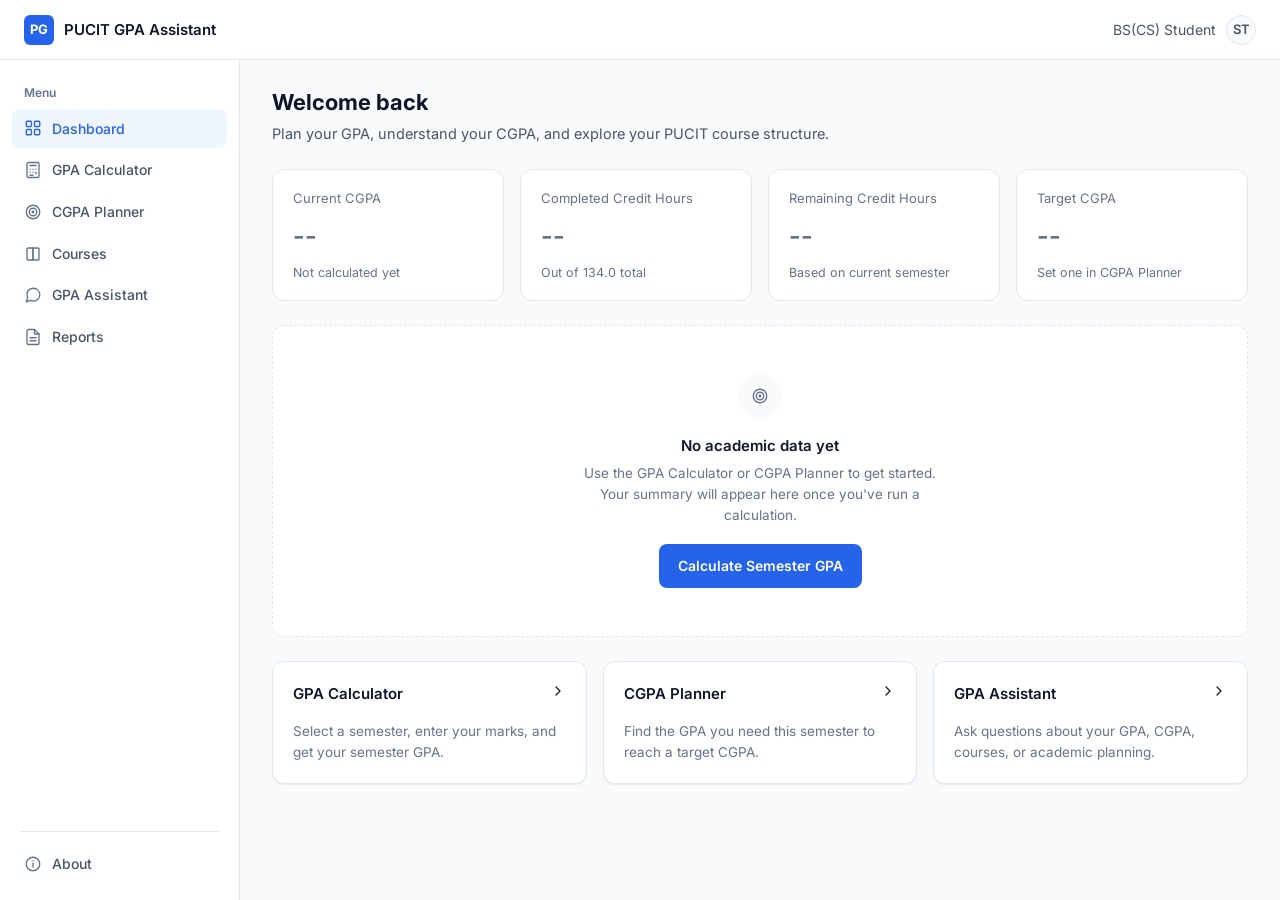
==== Frontend/index.html @ 60cd2c08 "Adding index.html" ====
<!DOCTYPE html>
<html lang="en">

<head>
  <meta charset="UTF-8">
  <meta name="viewport" content="width=device-width, initial-scale=1.0">
  <title>Dashboard · PUCIT GPA Assistant</title>
  <link rel="preconnect" href="https://fonts.googleapis.com">
  <link rel="preconnect" href="https://fonts.gstatic.com" crossorigin>
  <link href="https://fonts.googleapis.com/css2?family=Inter:wght@400;500;600;700&display=swap" rel="stylesheet">
  <link rel="stylesheet" href="css/style.css">
</head>

<body>
  <div class="app-shell">

    <header class="topbar">
      <a href="index.html" class="brand">
        <span class="brand-mark">PG</span>
        <span>PUCIT GPA Assistant</span>
      </a>
      <div class="topbar-user">
        <span>BS(CS) Student</span>
        <span class="topbar-user-avatar">ST</span>
      </div>
    </header>

    <nav class="sidebar" aria-label="Primary">
      <div>
        <p class="nav-section-label">Menu</p>
        <ul class="nav-list">
          <li><a class="nav-link" href="index.html" aria-current="page"><svg class="icon" viewBox="0 0 24 24">
                <rect x="3" y="3" width="7" height="7" rx="1.5"></rect>
                <rect x="14" y="3" width="7" height="7" rx="1.5"></rect>
                <rect x="14" y="14" width="7" height="7" rx="1.5"></rect>
                <rect x="3" y="14" width="7" height="7" rx="1.5"></rect>
              </svg><span>Dashboard</span></a></li>
          <li><a class="nav-link" href="gpa-calculator.html"><svg class="icon" viewBox="0 0 24 24">
                <rect x="4" y="2" width="16" height="20" rx="2"></rect>
                <line x1="8" y1="6" x2="16" y2="6"></line>
                <line x1="8" y1="11" x2="8" y2="11.01"></line>
                <line x1="12" y1="11" x2="12" y2="11.01"></line>
                <line x1="16" y1="11" x2="16" y2="11.01"></line>
                <line x1="8" y1="15" x2="8" y2="15.01"></line>
                <line x1="12" y1="15" x2="12" y2="15.01"></line>
                <line x1="16" y1="15" x2="16" y2="17"></line>
                <line x1="8" y1="19" x2="12" y2="19"></line>
              </svg><span>GPA Calculator</span></a></li>
          <li><a class="nav-link" href="cgpa-planner.html"><svg class="icon" viewBox="0 0 24 24">
                <circle cx="12" cy="12" r="9"></circle>
                <circle cx="12" cy="12" r="5"></circle>
                <circle cx="12" cy="12" r="1"></circle>
              </svg><span>CGPA Planner</span></a></li>
          <li><a class="nav-link" href="courses.html"><svg class="icon" viewBox="0 0 24 24">
                <path d="M4 5.5C4 4.67 4.67 4 5.5 4H12v16H5.5A1.5 1.5 0 0 1 4 18.5v-13Z"></path>
                <path d="M20 5.5c0-.83-.67-1.5-1.5-1.5H12v16h6.5c.83 0 1.5-.67 1.5-1.5v-13Z"></path>
              </svg><span>Courses</span></a></li>
          <li><a class="nav-link" href="assistant.html"><svg class="icon" viewBox="0 0 24 24">
                <path
                  d="M21 11.5a8.38 8.38 0 0 1-.9 3.8 8.5 8.5 0 0 1-7.6 4.7 8.38 8.38 0 0 1-3.8-.9L3 21l1.9-5.7a8.38 8.38 0 0 1-.9-3.8 8.5 8.5 0 0 1 4.7-7.6 8.38 8.38 0 0 1 3.8-.9h.5a8.48 8.48 0 0 1 8 8v.5Z">
                </path>
              </svg><span>GPA Assistant</span></a></li>
          <li><a class="nav-link" href="reports.html"><svg class="icon" viewBox="0 0 24 24">
                <path d="M14 2H6a2 2 0 0 0-2 2v16a2 2 0 0 0 2 2h12a2 2 0 0 0 2-2V8Z"></path>
                <path d="M14 2v6h6"></path>
                <line x1="8" y1="13" x2="16" y2="13"></line>
                <line x1="8" y1="17" x2="16" y2="17"></line>
              </svg><span>Reports</span></a></li>
        </ul>
      </div>
      <div class="sidebar-footer">
        <div class="nav-divider"></div>
        <ul class="nav-list">
          <li><a class="nav-link" href="about.html"><svg class="icon" viewBox="0 0 24 24">
                <circle cx="12" cy="12" r="9"></circle>
                <line x1="12" y1="11" x2="12" y2="16"></line>
                <line x1="12" y1="8" x2="12" y2="8.01"></line>
              </svg><span>About</span></a></li>
        </ul>
      </div>
    </nav>

    <main class="main-content">
      <div class="page-header">
        <h1 class="page-title">Welcome back</h1>
        <p class="page-subtitle">Plan your GPA, understand your CGPA, and explore your PUCIT course structure.</p>
      </div>


      <section class="card-grid" aria-label="Academic summary">

        <div class="stat-card">
          <p class="stat-card-label">Current CGPA</p>
          <p class="stat-card-value is-empty" id="current-cgpa">--</p>
          <p class="stat-card-hint" id="current-cgpa-hint">
            Not calculated yet
          </p>
        </div>

        <div class="stat-card">
          <p class="stat-card-label">Completed Credit Hours</p>
          <p class="stat-card-value is-empty" id="completed-credit-hours">--</p>
          <p class="stat-card-hint" id="completed-credit-hours-hint">
            Out of 134.0 total
          </p>
        </div>

        <div class="stat-card">
          <p class="stat-card-label">Remaining Credit Hours</p>
          <p class="stat-card-value is-empty" id="remaining-credit-hours">--</p>
          <p class="stat-card-hint" id="remaining-credit-hours-hint">
            Based on current semester
          </p>
        </div>

        <div class="stat-card">
          <p class="stat-card-label">Target CGPA</p>
          <p class="stat-card-value is-empty" id="target-cgpa">--</p>
          <p class="stat-card-hint" id="target-cgpa-hint">
            Set one in CGPA Planner
          </p>
        </div>

      </section>


      <section style="margin-top: 24px;">
        <div class="empty-state">
          <div class="empty-state-icon"><svg class="icon" viewBox="0 0 24 24">
              <circle cx="12" cy="12" r="9"></circle>
              <circle cx="12" cy="12" r="5"></circle>
              <circle cx="12" cy="12" r="1"></circle>
            </svg></div>
          <p class="empty-state-title">No academic data yet</p>
          <p class="empty-state-text">Use the GPA Calculator or CGPA Planner to get started. Your summary will appear
            here once you've run a calculation.</p>
          <a href="gpa-calculator.html" class="btn btn-primary">Calculate Semester GPA</a>
        </div>
      </section>

      <section class="card-grid" style="grid-template-columns: repeat(3, 1fr); margin-top: 24px;">
        <a href="gpa-calculator.html" class="card" style="display:block;">
          <div class="card-header">
            <span class="card-title">GPA Calculator</span>
            <svg class="icon" viewBox="0 0 24 24" style="width:16px;height:16px;">
              <polyline points="9 18 15 12 9 6"></polyline>
            </svg>
          </div>
          <p class="card-description">Select a semester, enter your marks, and get your semester GPA.</p>
        </a>
        <a href="cgpa-planner.html" class="card" style="display:block;">
          <div class="card-header">
            <span class="card-title">CGPA Planner</span>
            <svg class="icon" viewBox="0 0 24 24" style="width:16px;height:16px;">
              <polyline points="9 18 15 12 9 6"></polyline>
            </svg>
          </div>
          <p class="card-description">Find the GPA you need this semester to reach a target CGPA.</p>
        </a>
        <a href="assistant.html" class="card" style="display:block;">
          <div class="card-header">
            <span class="card-title">GPA Assistant</span>
            <svg class="icon" viewBox="0 0 24 24" style="width:16px;height:16px;">
              <polyline points="9 18 15 12 9 6"></polyline>
            </svg>
          </div>
          <p class="card-description">Ask questions about your GPA, CGPA, courses, or academic planning.</p>
        </a>
      </section>

    </main>

  </div>
  <script src="js/index.js"></script>
</body>

</html>
---- Frontend/css/style.css ----
/* =========================================================
   PUCIT GPA Assistant — Stylesheet
   A light, academic, production-style UI.
   Organized in sections: Tokens, Reset, Layout, Components, Pages, Responsive.
   ========================================================= */

/* ---------------------------------------------------------
   1. DESIGN TOKENS
   --------------------------------------------------------- */
:root {
  /* Color */
  --color-primary: #2563eb;
  --color-primary-hover: #1d4ed8;
  --color-bg: #f8fafc;
  --color-surface: #ffffff;
  --color-border: #e2e8f0;
  --color-text: #0f172a;
  --color-text-secondary: #475569;
  --color-text-muted: #64748b;
  --color-success: #16a34a;
  --color-success-bg: #f0fdf4;
  --color-success-border: #bbf7d0;
  --color-warning: #d97706;
  --color-warning-bg: #fffbeb;
  --color-warning-border: #fde68a;
  --color-error: #dc2626;
  --color-error-bg: #fef2f2;
  --color-error-border: #fecaca;

  /* Type */
  --font-base: "Inter", -apple-system, BlinkMacSystemFont, "Segoe UI", Roboto, sans-serif;

  /* Radius */
  --radius-sm: 6px;
  --radius-md: 8px;
  --radius-lg: 12px;
  --radius-pill: 999px;

  /* Shadow */
  --shadow-sm: 0 1px 2px rgba(15, 23, 42, 0.04), 0 1px 1px rgba(15, 23, 42, 0.03);
  --shadow-md: 0 4px 10px rgba(15, 23, 42, 0.06), 0 1px 3px rgba(15, 23, 42, 0.04);

  /* Layout */
  --sidebar-width: 240px;
  --topbar-height: 60px;

  /* Motion */
  --transition-fast: 120ms ease;
  --transition-base: 180ms ease;
}

/* ---------------------------------------------------------
   2. RESET & BASE
   --------------------------------------------------------- */
*,
*::before,
*::after {
  box-sizing: border-box;
}

html {
  -webkit-text-size-adjust: 100%;
}

body {
  margin: 0;
  font-family: var(--font-base);
  font-size: 15px;
  line-height: 1.55;
  color: var(--color-text);
  background-color: var(--color-bg);
}

h1, h2, h3, h4, h5, h6 {
  margin: 0;
  font-weight: 600;
  line-height: 1.3;
}

p {
  margin: 0;
}

a {
  color: inherit;
  text-decoration: none;
}

ul, ol {
  margin: 0;
  padding: 0;
  list-style: none;
}

button {
  font-family: inherit;
}

table {
  border-collapse: collapse;
}

img, svg {
  display: block;
  max-width: 100%;
}

/* Base focus visibility across the app */
a:focus-visible,
button:focus-visible,
input:focus-visible,
select:focus-visible,
textarea:focus-visible,
.nav-link:focus-visible {
  outline: 2px solid var(--color-primary);
  outline-offset: 2px;
  border-radius: var(--radius-sm);
}

.icon {
  width: 18px;
  height: 18px;
  flex-shrink: 0;
  stroke: currentColor;
  fill: none;
  stroke-width: 1.8;
  stroke-linecap: round;
  stroke-linejoin: round;
}

/* ---------------------------------------------------------
   3. APP SHELL LAYOUT
   --------------------------------------------------------- */
.app-shell {
  display: grid;
  grid-template-columns: var(--sidebar-width) 1fr;
  grid-template-rows: var(--topbar-height) 1fr;
  grid-template-areas:
    "topbar topbar"
    "sidebar main";
  min-height: 100vh;
}

/* --- Top bar --- */
.topbar {
  grid-area: topbar;
  display: flex;
  align-items: center;
  justify-content: space-between;
  padding: 0 24px;
  background-color: var(--color-surface);
  border-bottom: 1px solid var(--color-border);
}

.brand {
  display: flex;
  align-items: center;
  gap: 10px;
  font-weight: 600;
  font-size: 15px;
  color: var(--color-text);
}

.brand-mark {
  display: flex;
  align-items: center;
  justify-content: center;
  width: 30px;
  height: 30px;
  border-radius: var(--radius-sm);
  background-color: var(--color-primary);
  color: #ffffff;
  font-weight: 700;
  font-size: 13px;
}

.topbar-user {
  display: flex;
  align-items: center;
  gap: 10px;
  color: var(--color-text-secondary);
  font-size: 14px;
}

.topbar-user-avatar {
  display: flex;
  align-items: center;
  justify-content: center;
  width: 30px;
  height: 30px;
  border-radius: 50%;
  background-color: var(--color-bg);
  border: 1px solid var(--color-border);
  color: var(--color-text-secondary);
  font-size: 13px;
  font-weight: 600;
}

/* --- Sidebar --- */
.sidebar {
  grid-area: sidebar;
  background-color: var(--color-surface);
  border-right: 1px solid var(--color-border);
  padding: 16px 12px;
  display: flex;
  flex-direction: column;
}

.nav-section-label {
  padding: 8px 12px 6px;
  font-size: 12px;
  font-weight: 600;
  color: var(--color-text-muted);
}

.nav-list {
  display: flex;
  flex-direction: column;
  gap: 2px;
}

.nav-link {
  display: flex;
  align-items: center;
  gap: 10px;
  padding: 9px 12px;
  border-radius: var(--radius-md);
  color: var(--color-text-secondary);
  font-size: 14px;
  font-weight: 500;
  transition: background-color var(--transition-fast), color var(--transition-fast);
}

.nav-link .icon {
  color: var(--color-text-muted);
  transition: color var(--transition-fast);
}

.nav-link:hover {
  background-color: var(--color-bg);
  color: var(--color-text);
}

.nav-link:hover .icon {
  color: var(--color-text-secondary);
}

.nav-link[aria-current="page"] {
  background-color: #eff6ff;
  color: var(--color-primary);
}

.nav-link[aria-current="page"] .icon {
  color: var(--color-primary);
}

.nav-divider {
  height: 1px;
  background-color: var(--color-border);
  margin: 12px 8px;
}

.sidebar-footer {
  margin-top: auto;
}

/* --- Main content --- */
.main-content {
  grid-area: main;
  padding: 28px 32px 48px;
  max-width: 1120px;
  width: 100%;
}

.page-header {
  margin-bottom: 24px;
}

.page-eyebrow {
  color: var(--color-text-muted);
  font-size: 13px;
  margin-bottom: 4px;
}

.page-title {
  font-size: 22px;
  font-weight: 700;
  color: var(--color-text);
}

.page-subtitle {
  margin-top: 6px;
  color: var(--color-text-secondary);
  font-size: 14.5px;
  max-width: 640px;
}

/* ---------------------------------------------------------
   4. CARDS
   --------------------------------------------------------- */
.card {
  background-color: var(--color-surface);
  border: 1px solid var(--color-border);
  border-radius: var(--radius-lg);
  box-shadow: var(--shadow-sm);
  padding: 20px;
}

.card-header {
  display: flex;
  align-items: baseline;
  justify-content: space-between;
  margin-bottom: 16px;
  gap: 12px;
}

.card-title {
  font-size: 15px;
  font-weight: 600;
  color: var(--color-text);
}

.card-description {
  font-size: 13.5px;
  color: var(--color-text-muted);
  margin-top: 2px;
}

.card-grid {
  display: grid;
  grid-template-columns: repeat(4, 1fr);
  gap: 16px;
}

.stat-card {
  background-color: var(--color-surface);
  border: 1px solid var(--color-border);
  border-radius: var(--radius-lg);
  padding: 18px 20px;
}

.stat-card-label {
  font-size: 13px;
  color: var(--color-text-muted);
  margin-bottom: 8px;
}

.stat-card-value {
  font-size: 26px;
  font-weight: 700;
  color: var(--color-text);
}

.stat-card-value.is-empty {
  color: var(--color-text-muted);
  font-weight: 600;
}

.stat-card-hint {
  margin-top: 6px;
  font-size: 12.5px;
  color: var(--color-text-muted);
}

/* ---------------------------------------------------------
   5. BUTTONS
   --------------------------------------------------------- */
.btn {
  display: inline-flex;
  align-items: center;
  justify-content: center;
  gap: 8px;
  padding: 10px 18px;
  border-radius: var(--radius-md);
  font-size: 14px;
  font-weight: 600;
  border: 1px solid transparent;
  cursor: pointer;
  transition: background-color var(--transition-fast), border-color var(--transition-fast), color var(--transition-fast);
  white-space: nowrap;
}

.btn .icon {
  width: 16px;
  height: 16px;
}

.btn-primary {
  background-color: var(--color-primary);
  color: #ffffff;
}

.btn-primary:hover {
  background-color: var(--color-primary-hover);
}

.btn-primary:disabled {
  background-color: #93b6f8;
  cursor: not-allowed;
}

.btn-secondary {
  background-color: var(--color-surface);
  color: var(--color-text);
  border-color: var(--color-border);
}

.btn-secondary:hover {
  background-color: var(--color-bg);
  border-color: #cbd5e1;
}

.btn-secondary:disabled {
  color: var(--color-text-muted);
  cursor: not-allowed;
}

.btn-ghost {
  background-color: transparent;
  color: var(--color-text-secondary);
}

.btn-ghost:hover {
  background-color: var(--color-bg);
  color: var(--color-text);
}

.btn-sm {
  padding: 7px 12px;
  font-size: 13px;
}

.btn-block {
  width: 100%;
}

.button-row {
  display: flex;
  gap: 10px;
  flex-wrap: wrap;
  margin-top: 20px;
}

/* ---------------------------------------------------------
   6. FORMS
   --------------------------------------------------------- */
.form-group {
  margin-bottom: 18px;
}

.form-row {
  display: grid;
  grid-template-columns: 1fr 1fr;
  gap: 16px;
}

label,
.form-label {
  display: block;
  font-size: 13.5px;
  font-weight: 600;
  color: var(--color-text);
  margin-bottom: 6px;
}

.form-help {
  margin-top: 6px;
  font-size: 12.5px;
  color: var(--color-text-muted);
}

.form-error {
  margin-top: 6px;
  font-size: 12.5px;
  color: var(--color-error);
  display: none;
}

.form-error.is-visible {
  display: block;
}

.form-success {
  margin-top: 6px;
  font-size: 12.5px;
  color: var(--color-success);
}

input[type="text"],
input[type="number"],
input[type="email"],
select,
textarea {
  width: 100%;
  padding: 10px 12px;
  font-size: 14px;
  font-family: inherit;
  color: var(--color-text);
  background-color: var(--color-surface);
  border: 1px solid var(--color-border);
  border-radius: var(--radius-md);
  transition: border-color var(--transition-fast), box-shadow var(--transition-fast);
}

input::placeholder,
textarea::placeholder {
  color: var(--color-text-muted);
}

input:focus,
select:focus,
textarea:focus {
  outline: none;
  border-color: var(--color-primary);
  box-shadow: 0 0 0 3px rgba(37, 99, 235, 0.12);
}

input.is-invalid,
select.is-invalid {
  border-color: var(--color-error);
}

input.is-invalid:focus,
select.is-invalid:focus {
  box-shadow: 0 0 0 3px rgba(220, 38, 38, 0.12);
}

input:disabled,
select:disabled,
textarea:disabled {
  background-color: var(--color-bg);
  color: var(--color-text-muted);
  cursor: not-allowed;
}

select {
  appearance: none;
  background-image: url("data:image/svg+xml;utf8,<svg xmlns='http://www.w3.org/2000/svg' width='16' height='16' viewBox='0 0 24 24' fill='none' stroke='%23475569' stroke-width='2' stroke-linecap='round' stroke-linejoin='round'><polyline points='6 9 12 15 18 9'></polyline></svg>");
  background-repeat: no-repeat;
  background-position: right 12px center;
  padding-right: 36px;
}

textarea {
  resize: vertical;
  min-height: 80px;
}

fieldset {
  border: none;
  padding: 0;
  margin: 0;
}

/* ---------------------------------------------------------
   7. PILLS / BADGES
   --------------------------------------------------------- */
.pill {
  display: inline-flex;
  align-items: center;
  gap: 6px;
  padding: 3px 10px;
  border-radius: var(--radius-pill);
  font-size: 12.5px;
  font-weight: 600;
  background-color: var(--color-bg);
  color: var(--color-text-secondary);
  border: 1px solid var(--color-border);
}

.pill-success {
  background-color: var(--color-success-bg);
  border-color: var(--color-success-border);
  color: var(--color-success);
}

.pill-warning {
  background-color: var(--color-warning-bg);
  border-color: var(--color-warning-border);
  color: var(--color-warning);
}

.pill-error {
  background-color: var(--color-error-bg);
  border-color: var(--color-error-border);
  color: var(--color-error);
}

.pill-primary {
  background-color: #eff6ff;
  border-color: #bfdbfe;
  color: var(--color-primary);
}

/* ---------------------------------------------------------
   8. TABLES
   --------------------------------------------------------- */
.table-wrapper {
  overflow-x: auto;
  border: 1px solid var(--color-border);
  border-radius: var(--radius-lg);
}

.table {
  width: 100%;
  min-width: 480px;
  border-collapse: collapse;
  background-color: var(--color-surface);
}

.table th,
.table td {
  text-align: left;
  padding: 12px 16px;
  font-size: 14px;
  border-bottom: 1px solid var(--color-border);
  white-space: nowrap;
}

.table th {
  font-size: 12.5px;
  font-weight: 600;
  color: var(--color-text-muted);
  background-color: var(--color-bg);
}

.table td {
  color: var(--color-text);
}

.table td.is-muted {
  color: var(--color-text-muted);
}

.table tbody tr:last-child td {
  border-bottom: none;
}

.table tbody tr:hover td {
  background-color: #f8fafc;
}

.table-foot-total td {
  font-weight: 600;
  background-color: var(--color-bg);
}

/* ---------------------------------------------------------
   9. EMPTY STATES
   --------------------------------------------------------- */
.empty-state {
  text-align: center;
  padding: 48px 24px;
  border: 1px dashed var(--color-border);
  border-radius: var(--radius-lg);
  background-color: var(--color-surface);
}

.empty-state-icon {
  display: flex;
  align-items: center;
  justify-content: center;
  width: 44px;
  height: 44px;
  margin: 0 auto 16px;
  border-radius: 50%;
  background-color: var(--color-bg);
  color: var(--color-text-muted);
}

.empty-state-title {
  font-size: 15px;
  font-weight: 600;
  color: var(--color-text);
  margin-bottom: 6px;
}

.empty-state-text {
  font-size: 13.5px;
  color: var(--color-text-muted);
  max-width: 360px;
  margin: 0 auto;
}

.empty-state .btn {
  margin-top: 18px;
}

/* ---------------------------------------------------------
   10. GPA CALCULATOR — course rows
   --------------------------------------------------------- */
.course-row {
  display: grid;
  grid-template-columns: 110px 1fr 90px 120px;
  align-items: center;
  gap: 16px;
  padding: 12px 4px;
  border-bottom: 1px solid var(--color-border);
}

.course-row:last-child {
  border-bottom: none;
}

.course-row-head {
  padding: 0 4px 10px;
  font-size: 12.5px;
  font-weight: 600;
  color: var(--color-text-muted);
  border-bottom: 1px solid var(--color-border);
}

.course-code {
  font-size: 13.5px;
  font-weight: 600;
  color: var(--color-text);
}

.course-name {
  font-size: 14px;
  color: var(--color-text);
}

.course-credits {
  font-size: 13.5px;
  color: var(--color-text-secondary);
}

.course-row input[type="number"] {
  width: 100%;
}

/* ---------------------------------------------------------
   11. RESULT DISPLAY
   --------------------------------------------------------- */
.result-panel {
  background-color: var(--color-surface);
  border: 1px solid var(--color-border);
  border-radius: var(--radius-lg);
  padding: 24px;
  display: flex;
  flex-wrap: wrap;
  gap: 32px;
  align-items: center;
  justify-content: space-between;
}

.result-primary-label {
  font-size: 13px;
  color: var(--color-text-muted);
  margin-bottom: 6px;
}

.result-primary-value {
  font-size: 50px;
  font-weight: 700;
  color: var(--color-primary);
  line-height: 1;
}

.result-meta {
  display: flex;
  gap: 28px;
  flex-wrap: wrap;
}

.result-meta-item {
  min-width: 100px;
}

.result-meta-label {
  font-size: 12.5px;
  color: var(--color-text-muted);
  margin-bottom: 4px;
}

.result-meta-value {
  font-size: 25px;
  font-weight: 800;
  color: var(--color-text);
}

/* Horizon result rows (CGPA planner) */
.horizon-list {
  display: flex;
  flex-direction: column;
  gap: 10px;
}

.horizon-row {
  display: flex;
  align-items: center;
  justify-content: space-between;
  gap: 16px;
  padding: 14px 18px;
  border: 1px solid var(--color-border);
  border-radius: var(--radius-md);
  background-color: var(--color-surface);
}

.horizon-row.is-achievable {
  border-color: var(--color-success-border);
  background-color: var(--color-success-bg);
}

.horizon-label {
  font-size: 13.5px;
  font-weight: 600;
  color: var(--color-text);
}

.horizon-sub {
  font-size: 12.5px;
  color: var(--color-text-muted);
  margin-top: 2px;
}

.horizon-value {
  text-align: right;
}

.horizon-value-number {
  font-size: 20px;
  font-weight: 700;
  color: var(--color-text);
}

/* ---------------------------------------------------------
   12. CHAT / GPA ASSISTANT
   --------------------------------------------------------- */
.chat-layout {
  display: flex;
  flex-direction: column;
  height: calc(100vh - var(--topbar-height) - 56px);
  min-height: 480px;
  background-color: var(--color-surface);
  border: 1px solid var(--color-border);
  border-radius: var(--radius-lg);
  overflow: hidden;
}

.chat-toolbar {
  display: flex;
  align-items: center;
  justify-content: flex-end;
  padding: 12px 16px;
  border-bottom: 1px solid var(--color-border);
}

.chat-messages {
  flex: 1;
  overflow-y: auto;
  padding: 24px;
  display: flex;
  flex-direction: column;
  gap: 16px;
}

.message-row {
  display: flex;
}

.message-row.is-user {
  justify-content: flex-end;
}

.message-bubble {
  max-width: 70%;
  padding: 12px 16px;
  border-radius: var(--radius-lg);
  font-size: 14.5px;
  line-height: 1.5;
}

.message-row.is-assistant .message-bubble {
  background-color: var(--color-bg);
  color: var(--color-text);
  border: 1px solid var(--color-border);
  border-top-left-radius: 4px;
}

.message-row.is-user .message-bubble {
  background-color: var(--color-primary);
  color: #ffffff;
  border-top-right-radius: 4px;
}

.chat-empty {
  flex: 1;
  display: flex;
  flex-direction: column;
  align-items: center;
  justify-content: center;
  text-align: center;
  padding: 24px;
}

.chat-empty-icon {
  display: flex;
  align-items: center;
  justify-content: center;
  width: 48px;
  height: 48px;
  margin-bottom: 16px;
  border-radius: 50%;
  background-color: #eff6ff;
  color: var(--color-primary);
}

.chat-empty-title {
  font-size: 16px;
  font-weight: 600;
  margin-bottom: 6px;
}

.chat-empty-text {
  font-size: 13.5px;
  color: var(--color-text-muted);
  max-width: 380px;
  margin-bottom: 20px;
}

.quick-questions {
  display: flex;
  flex-wrap: wrap;
  gap: 8px;
  justify-content: center;
  max-width: 520px;
}

.quick-question-chip {
  padding: 8px 14px;
  border-radius: var(--radius-pill);
  border: 1px solid var(--color-border);
  background-color: var(--color-surface);
  color: var(--color-text-secondary);
  font-size: 13px;
  font-weight: 500;
  cursor: pointer;
  transition: border-color var(--transition-fast), color var(--transition-fast), background-color var(--transition-fast);
}

.quick-question-chip:hover {
  border-color: var(--color-primary);
  color: var(--color-primary);
  background-color: #eff6ff;
}

.chat-input-bar {
  display: flex;
  align-items: flex-end;
  gap: 10px;
  padding: 16px;
  border-top: 1px solid var(--color-border);
  background-color: var(--color-surface);
}

.chat-input-bar textarea {
  min-height: 44px;
  max-height: 140px;
}

/* ---------------------------------------------------------
   13. REPORTS
   --------------------------------------------------------- */
.report-list {
  display: flex;
  flex-direction: column;
  gap: 12px;
}

.report-card {
  display: flex;
  align-items: center;
  justify-content: space-between;
  gap: 16px;
  padding: 16px 20px;
  background-color: var(--color-surface);
  border: 1px solid var(--color-border);
  border-radius: var(--radius-lg);
}

.report-card-icon {
  display: flex;
  align-items: center;
  justify-content: center;
  width: 38px;
  height: 38px;
  border-radius: var(--radius-md);
  background-color: var(--color-bg);
  color: var(--color-text-secondary);
  flex-shrink: 0;
}

.report-card-body {
  flex: 1;
  min-width: 0;
}

.report-card-title {
  font-size: 14.5px;
  font-weight: 600;
  color: var(--color-text);
}

.report-card-meta {
  font-size: 12.5px;
  color: var(--color-text-muted);
  margin-top: 2px;
}

/* ---------------------------------------------------------
   14. ABOUT PAGE
   --------------------------------------------------------- */
.about-content {
  max-width: 680px;
}

.about-content .card + .card {
  margin-top: 16px;
}

.about-content p {
  color: var(--color-text-secondary);
  font-size: 14.5px;
  margin-bottom: 12px;
}

.about-content p:last-child {
  margin-bottom: 0;
}

.grade-scale-table {
  margin-top: 8px;
}

/* ---------------------------------------------------------
   15. RESPONSIVE
   --------------------------------------------------------- */
@media (max-width: 960px) {
  .card-grid {
    grid-template-columns: repeat(2, 1fr);
  }

  .form-row {
    grid-template-columns: 1fr;
  }
}

@media (max-width: 768px) {
  .app-shell {
    grid-template-columns: 1fr;
    grid-template-areas:
      "topbar"
      "sidebar"
      "main";
  }

  .sidebar {
    border-right: none;
    border-bottom: 1px solid var(--color-border);
    padding: 10px 8px;
  }

  .nav-list {
    flex-direction: row;
    overflow-x: auto;
    gap: 4px;
    padding-bottom: 2px;
  }

  .nav-section-label,
  .nav-divider,
  .sidebar-footer {
    display: none;
  }

  .nav-link {
    flex-direction: column;
    gap: 4px;
    font-size: 11.5px;
    padding: 8px 12px;
    white-space: nowrap;
  }

  .main-content {
    padding: 20px 16px 40px;
  }

  .card-grid {
    grid-template-columns: 1fr 1fr;
    gap: 12px;
  }

  .course-row {
    grid-template-columns: 1fr;
    gap: 6px;
    padding: 14px 4px;
  }

  .course-row-head {
    display: none;
  }

  .course-row-meta {
    display: flex;
    justify-content: space-between;
    align-items: baseline;
  }

  .result-panel {
    flex-direction: column;
    align-items: flex-start;
    gap: 20px;
  }

  .message-bubble {
    max-width: 88%;
  }
}

@media (max-width: 520px) {
  .card-grid {
    grid-template-columns: 1fr;
  }

  .topbar-user span {
    display: none;
  }
}

/* Respect reduced motion preference */
@media (prefers-reduced-motion: reduce) {
  * {
    transition: none !important;
    animation: none !important;
  }
}
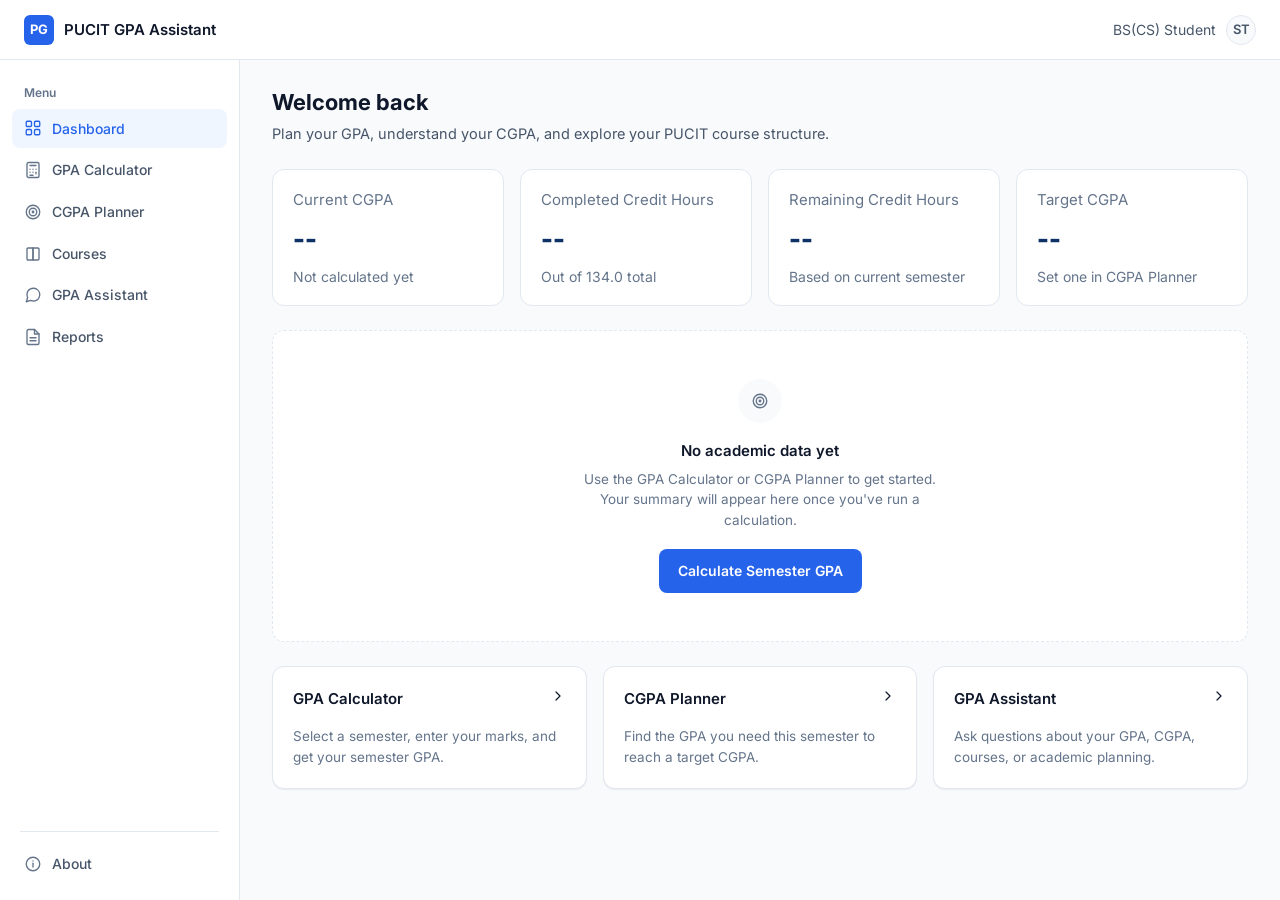
==== commit a976e874: "Adding complete frontend" ====
--- a/Frontend/index.html
+++ b/Frontend/index.html
@@ -124,7 +124,7 @@
       </section>
 
 
-      <section style="margin-top: 24px;">
+      <section id="dashboard-empty-state" style="margin-top: 24px;">
         <div class="empty-state">
           <div class="empty-state-icon"><svg class="icon" viewBox="0 0 24 24">
               <circle cx="12" cy="12" r="9"></circle>
--- a/Frontend/css/style.css
+++ b/Frontend/css/style.css
@@ -71,7 +71,12 @@
   background-color: var(--color-bg);
 }
 
-h1, h2, h3, h4, h5, h6 {
+h1,
+h2,
+h3,
+h4,
+h5,
+h6 {
   margin: 0;
   font-weight: 600;
   line-height: 1.3;
@@ -86,7 +91,8 @@
   text-decoration: none;
 }
 
-ul, ol {
+ul,
+ol {
   margin: 0;
   padding: 0;
   list-style: none;
@@ -100,7 +106,8 @@
   border-collapse: collapse;
 }
 
-img, svg {
+img,
+svg {
   display: block;
   max-width: 100%;
 }
@@ -340,7 +347,7 @@
 }
 
 .stat-card-label {
-  font-size: 13px;
+  font-size: 15px;
   color: var(--color-text-muted);
   margin-bottom: 8px;
 }
@@ -352,13 +359,13 @@
 }
 
 .stat-card-value.is-empty {
-  color: var(--color-text-muted);
-  font-weight: 600;
+  color: #0e3266;
+  font-weight: 800;
 }
 
 .stat-card-hint {
   margin-top: 6px;
-  font-size: 12.5px;
+  font-size: 14px;
   color: var(--color-text-muted);
 }
 
@@ -824,6 +831,73 @@
   font-weight: 700;
   color: var(--color-text);
 }
+
+
+.ai-plan-card {
+    margin-top: 24px;
+    padding: 20px;
+    border: 1px solid #dbe4ee;
+    border-radius: 12px;
+    background: #f8fafc;
+}
+
+.ai-plan-card h3 {
+    margin-top: 0;
+    margin-bottom: 10px;
+}
+
+.ai-plan-card p {
+    margin-bottom: 0;
+    line-height: 1.7;
+    white-space: pre-wrap;
+}
+
+
+.cgpa-report-actions {
+    margin-top: 20px;
+}
+
+.cgpa-report-actions button[hidden] {
+    display: none !important;
+}
+
+#cgpa-report-save-status {
+    margin-top: 10px;
+    font-size: 0.9rem;
+}
+
+
+
+.gpa-result-status {
+    margin-top: 8px;
+    font-size: 14px;
+    font-weight: 600;
+}
+
+.gpa-result-status.is-failed {
+    color: #dc2626;
+}
+
+.gpa-result-status.is-success {
+    color: #15803d;
+}
+
+.gpa-result-status.is-warning {
+    color: #b45309;
+}
+
+#gpa-result-value.is-failed {
+    color: #dc2626;
+}
+
+#gpa-result-value.is-success {
+    color: #15803d;
+}
+
+[hidden] {
+    display: none !important;
+}
+
 
 /* ---------------------------------------------------------
    12. CHAT / GPA ASSISTANT
@@ -971,9 +1045,10 @@
 
 .report-card {
   display: flex;
+  flex-direction: column;
   align-items: center;
   justify-content: space-between;
-  gap: 16px;
+  gap: 1px;
   padding: 16px 20px;
   background-color: var(--color-surface);
   border: 1px solid var(--color-border);
@@ -1009,6 +1084,155 @@
   margin-top: 2px;
 }
 
+
+
+/* Reports page */
+
+#report-list {
+    display: grid;
+    grid-template-columns: repeat(auto-fit, minmax(280px, 1fr));
+    gap: 20px;
+    align-items: start;
+}
+
+#report-list[hidden],
+#reports-empty-state[hidden] {
+    display: none !important;
+}
+
+.report-card {
+    min-width: 0;
+    padding: 22px;
+    border: 1px solid #e5e7eb;
+    border-radius: 14px;
+    background: #ffffff;
+    box-shadow: 0 3px 12px rgba(15, 23, 42, 0.04);
+    transition: box-shadow 180ms ease, border-color 180ms ease;
+}
+
+.report-card:hover {
+    border-color: #cbd5e1;
+    box-shadow: 0 8px 24px rgba(15, 23, 42, 0.08);
+}
+
+.report-card-header {
+    display: flex;
+    align-items: flex-start;
+    justify-content: space-between;
+    flex-wrap: wrap;
+    gap: 12px;
+    margin-bottom: 18px;
+}
+
+.report-heading-group {
+    display: flex;
+    flex-direction: column;
+    align-items: flex-start;
+    gap: 8px;
+    min-width: 0;
+}
+
+.report-title {
+    margin: 0;
+    color: #172033;
+    font-size: 17px;
+    font-weight: 650;
+    line-height: 1.45;
+    overflow-wrap: anywhere;
+}
+
+.report-type {
+    display: inline-flex;
+    align-items: center;
+    padding: 5px 9px;
+    border-radius: 6px;
+    background: #eff6ff;
+    color: #1d4ed8;
+    font-size: 12px;
+    font-weight: 600;
+}
+
+.report-date {
+    margin: 2px 0 0;
+    color: #64748b;
+    font-size: 12px;
+    line-height: 1.5;
+}
+
+.report-content {
+    max-height: 260px;
+    overflow: auto;
+    margin: 0 0 20px;
+    padding: 15px;
+    border: 1px solid #eef2f7;
+    border-radius: 9px;
+    background: #f8fafc;
+    color: #334155;
+    font-family: inherit;
+    font-size: 13px;
+    line-height: 1.8;
+    white-space: pre-wrap;
+    overflow-wrap: anywhere;
+}
+
+.report-actions {
+    display: flex;
+    flex-wrap: wrap;
+    gap: 10px;
+    padding-top: 15px;
+    border-top: 1px solid #eef2f7;
+}
+
+.report-actions button {
+    min-height: 38px;
+    padding: 9px 14px;
+    border: 1px solid #dbe2ea;
+    border-radius: 8px;
+    background: #ffffff;
+    color: #334155;
+    font: inherit;
+    font-size: 13px;
+    font-weight: 600;
+    cursor: pointer;
+    transition: background 150ms ease, border-color 150ms ease;
+}
+
+.report-actions .report-download-btn {
+    border-color: #2563eb;
+    background: #2563eb;
+    color: #ffffff;
+}
+
+.report-actions .report-download-btn:hover {
+    border-color: #1d4ed8;
+    background: #1d4ed8;
+}
+
+.report-actions .report-delete-btn:hover {
+    border-color: #fecaca;
+    background: #fef2f2;
+    color: #b91c1c;
+}
+
+.report-actions button:focus-visible {
+    outline: 3px solid #93c5fd;
+    outline-offset: 2px;
+}
+
+@media (max-width: 600px) {
+    #report-list {
+        grid-template-columns: minmax(0, 1fr);
+    }
+
+    .report-card {
+        padding: 17px;
+    }
+
+    .report-card-header {
+        flex-direction: column;
+    }
+}
+
 /* ---------------------------------------------------------
    14. ABOUT PAGE
    --------------------------------------------------------- */
@@ -1016,7 +1240,7 @@
   max-width: 680px;
 }
 
-.about-content .card + .card {
+.about-content .card+.card {
   margin-top: 16px;
 }
 
@@ -1136,3 +1360,7 @@
     animation: none !important;
   }
 }
+
+[hidden] {
+    display: none !important;
+}
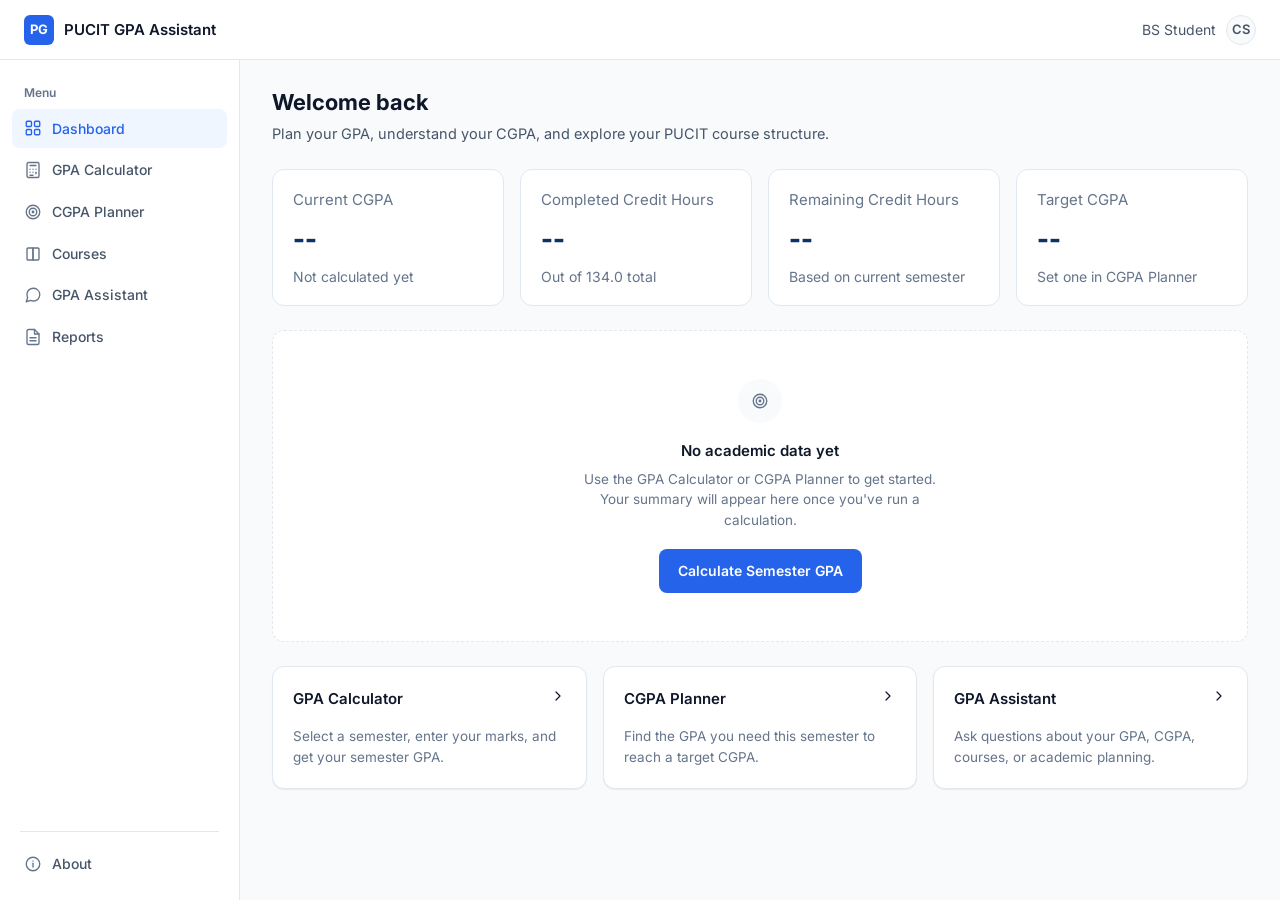
==== commit f22b09fa: "make changes for deployment" ====
--- a/Frontend/index.html
+++ b/Frontend/index.html
@@ -20,8 +20,8 @@
         <span>PUCIT GPA Assistant</span>
       </a>
       <div class="topbar-user">
-        <span>BS(CS) Student</span>
-        <span class="topbar-user-avatar">ST</span>
+        <span>BS Student</span>
+        <span class="topbar-user-avatar">CS</span>
       </div>
     </header>
 
--- a/Frontend/css/style.css
+++ b/Frontend/css/style.css
@@ -852,6 +852,27 @@
     white-space: pre-wrap;
 }
 
+#dashboard-publish-status {
+    display: none;
+    margin: 15px 0;
+    padding: 14px 20px;
+    background-color: #e8f8ee;
+    color: #218838;
+    border: 1px solid #b7ebc6;
+    border-left: 4px solid #28a745;
+    border-radius: 8px;
+    font-size: 14px;
+    font-weight: 500;
+    font-family: Arial, sans-serif;
+    line-height: 1.5;
+    transition: all 0.3s ease;
+}
+
+/* Show when message is added */
+#dashboard-publish-status:not(:empty) {
+    display: block;
+}
+
 
 .cgpa-report-actions {
     margin-top: 20px;
@@ -896,6 +917,120 @@
 
 [hidden] {
     display: none !important;
+}
+
+/* ---------------------------------------------------------
+   16. TOAST NOTIFICATIONS
+   --------------------------------------------------------- */
+.toast-container {
+  position: fixed;
+  right: 24px;
+  bottom: 24px;
+  z-index: 1000;
+  display: flex;
+  flex-direction: column;
+  gap: 10px;
+  width: min(380px, calc(100vw - 32px));
+  pointer-events: none; /* clicks pass through the empty area around toasts */
+}
+
+.toast {
+  pointer-events: auto;
+  display: flex;
+  align-items: center;
+  gap: 8px;
+  padding: 12px 8px 12px 16px;
+  background-color: #0f172a;
+  color: #f8fafc;
+  border-left: 4px solid #64748b;
+  border-radius: var(--radius-md);
+  box-shadow: 0 10px 30px rgba(15, 23, 42, 0.25),
+              0 2px 6px rgba(15, 23, 42, 0.15);
+  font-size: 14px;
+  line-height: 1.4;
+  animation: toast-in 200ms ease-out;
+}
+
+.toast.is-success {
+  border-left-color: #22c55e;
+}
+
+.toast.is-error {
+  border-left-color: #ef4444;
+}
+
+.toast.is-leaving {
+  opacity: 0;
+  transform: translateY(8px);
+  transition: opacity 160ms ease, transform 160ms ease;
+}
+
+.toast-message {
+  flex: 1;
+  min-width: 0;
+  overflow-wrap: anywhere;
+}
+
+.toast-action {
+  padding: 6px 10px;
+  border: none;
+  border-radius: var(--radius-sm);
+  background: transparent;
+  color: #93c5fd;
+  font: inherit;
+  font-weight: 600;
+  cursor: pointer;
+  transition: background-color var(--transition-fast), color var(--transition-fast);
+}
+
+.toast-action:hover {
+  background-color: rgba(147, 197, 253, 0.15);
+  color: #bfdbfe;
+}
+
+.toast-close {
+  width: 28px;
+  height: 28px;
+  border: none;
+  border-radius: var(--radius-sm);
+  background: transparent;
+  color: #94a3b8;
+  font-size: 20px;
+  line-height: 1;
+  cursor: pointer;
+  transition: background-color var(--transition-fast), color var(--transition-fast);
+}
+
+.toast-close:hover {
+  background-color: rgba(255, 255, 255, 0.1);
+  color: #f8fafc;
+}
+
+/* The default blue focus ring is hard to see on a dark background */
+.toast button:focus-visible {
+  outline: 2px solid #bfdbfe;
+  outline-offset: 1px;
+}
+
+@keyframes toast-in {
+  from {
+    opacity: 0;
+    transform: translateY(12px);
+  }
+  to {
+    opacity: 1;
+    transform: none;
+  }
+}
+
+/* On phones the toast spans the width, just above the bottom edge */
+@media (max-width: 520px) {
+  .toast-container {
+    right: 16px;
+    left: 16px;
+    bottom: 16px;
+    width: auto;
+  }
 }
 
 
